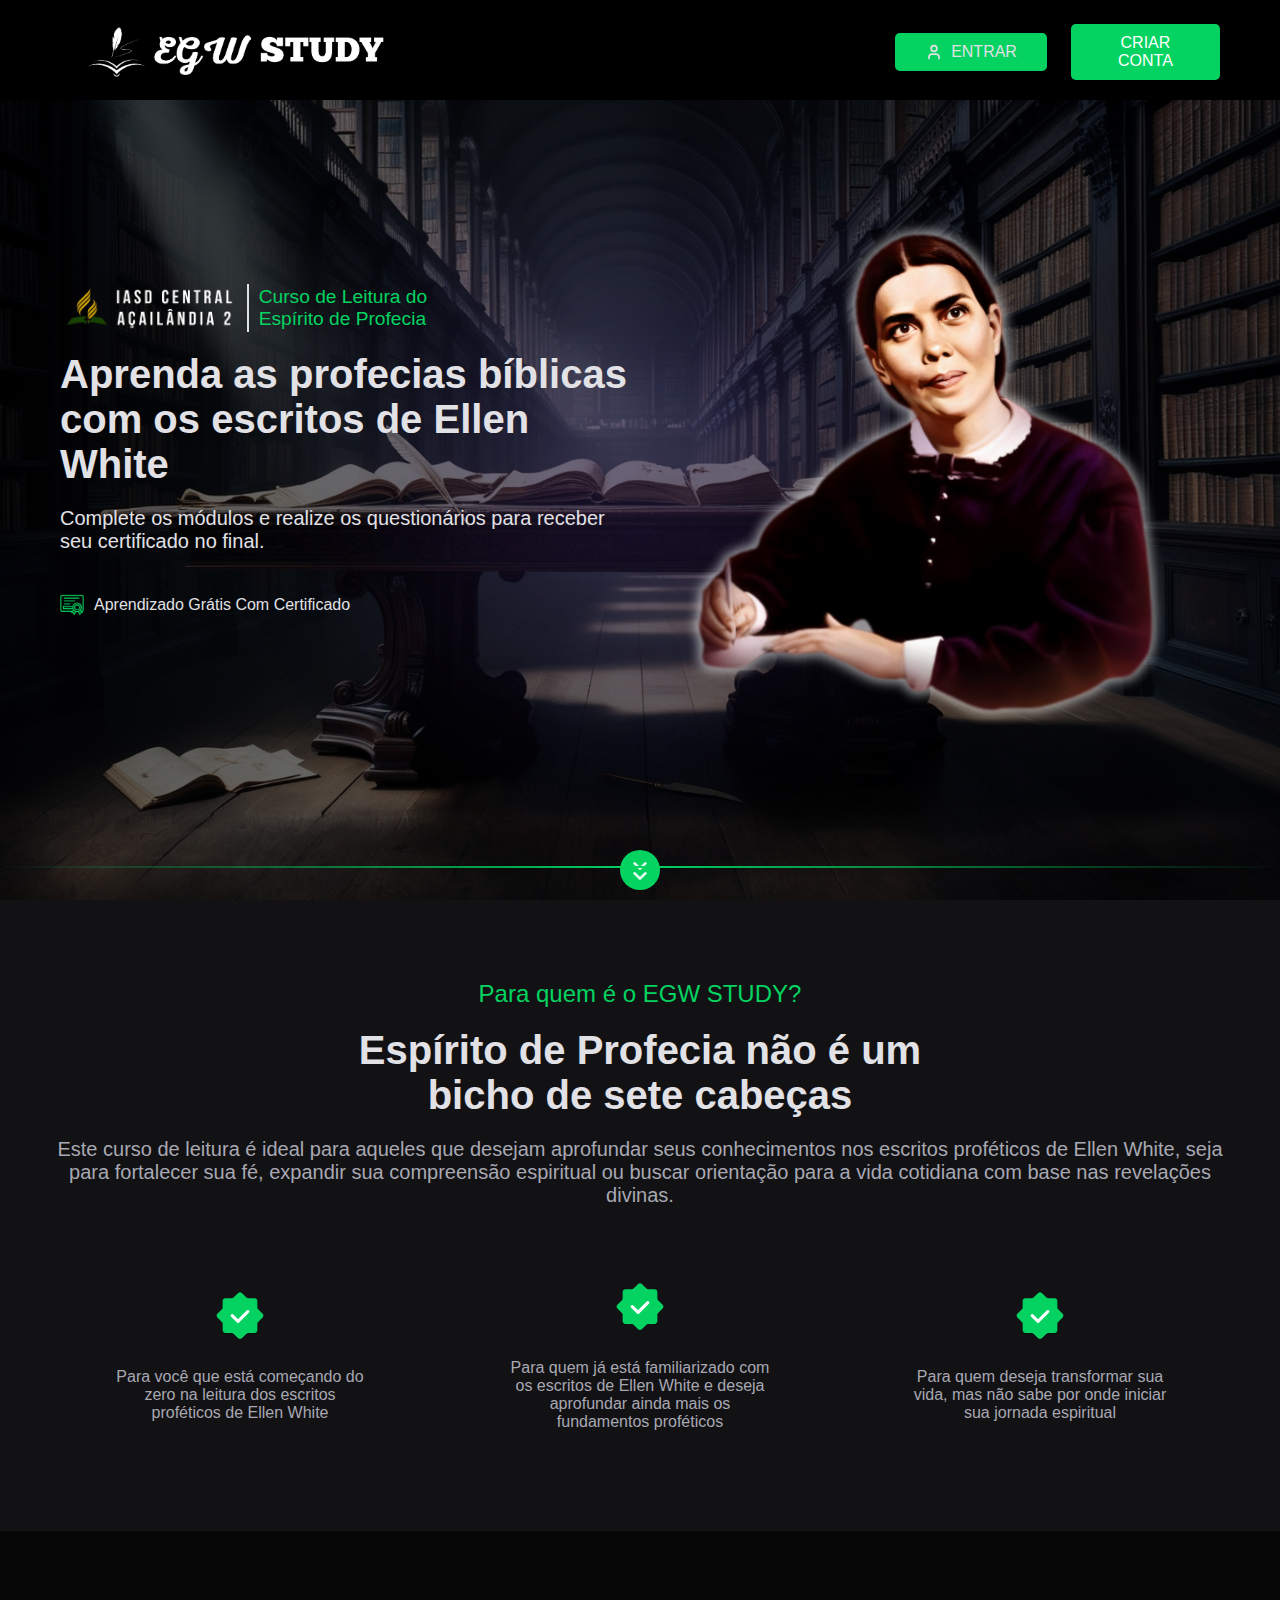
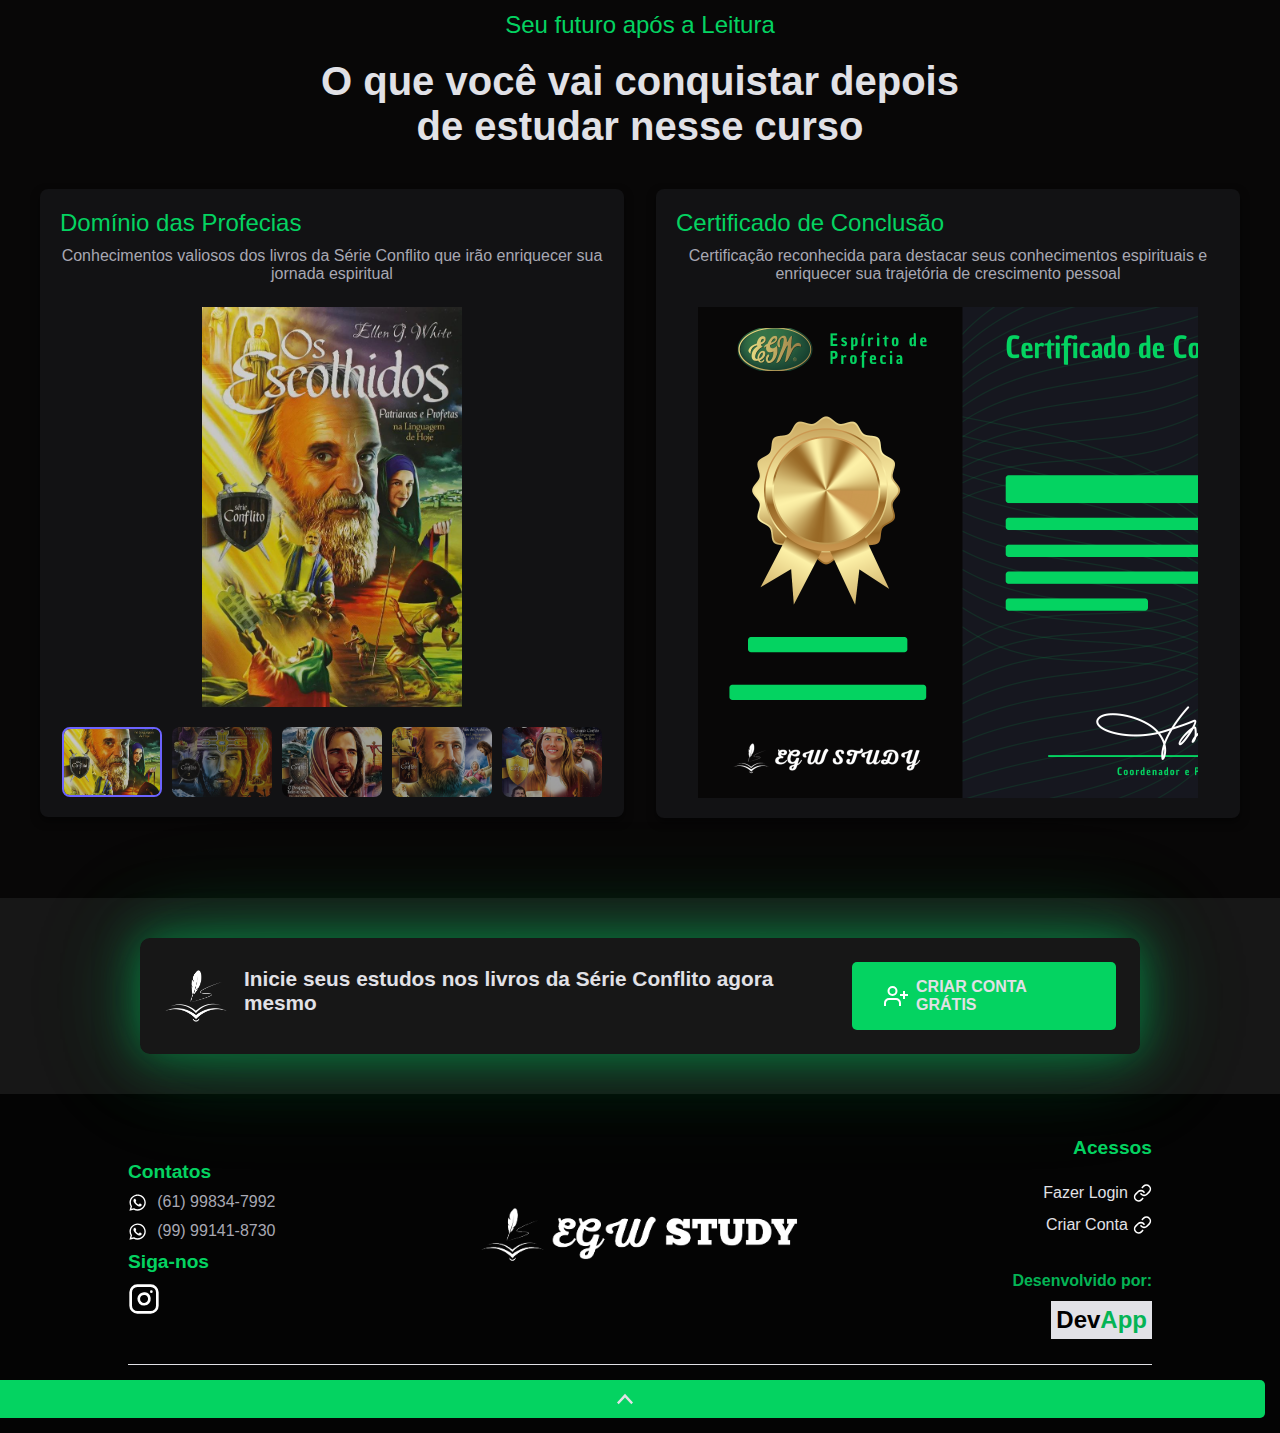
==== index.html @ 86ad1d6c "first commit" ====
<!DOCTYPE html>
<html lang="pt-br">
<head>
    <meta charset="UTF-8">
    <meta name="viewport" content="width=device-width, initial-scale=1.0">
    <title>EGW Study</title>
    <link rel="stylesheet" href="./styles.css">
</head>
<body>
    <header class="header">
        <nav class="nav">
          <div>
            <a href="#" class="logo">
              <img src="./img/logo.png" alt="Logo" />
            </a>
          </div>
          <div class="nav-buttons">
              <button class="button enter" id="openLoginModal">
                <img 
                  src="./img/user.svg" 
                  alt="User Icon" 
                  class="button-icon" 
                  width="18" 
                  height="18" 
                />
                ENTRAR
              </button>
  
              <button class="button register" id="openRegisterModal">
                CRIAR CONTA
              </button>
          </div>
        </nav>
        <!-- Modal de Login -->
        <div id="loginModal" class="modal">
            <div class="modal-content">
                <span class="close">&times;</span>
                <h2>Login</h2>
                <form id="loginForm">
                    <input type="email" name="email" placeholder="E-mail" required>
                    <input type="password" name="senha" placeholder="Senha" required>
                    <button type="submit">Entrar</button>
                </form>
            </div>
        </div>

        <!-- Modal de Cadastro -->
        <div id="registerModal" class="modal">
            <div class="modal-content">
                <span class="close">&times;</span>
                <h2>Criar Conta</h2>
                <form id="registerForm">
                    <input type="text" name="nome" placeholder="Nome" required>
                    <input type="email" name="email" placeholder="E-mail" required>
                    <input type="password" name="senha" placeholder="Senha" required>
                    <button type="submit">Cadastrar</button>
                </form>
            </div>
        </div>
      </header>   
      
      <section class="hero">
        <div class="hero-overlay"></div>
        <div class="hero-content">
          <div class="hero-left">
            <div class="hero-badge">
              <img src="./img/iasd.png" alt="Icon" class="badge-icon" />
              <span class="badge-text">Curso de Leitura do <br/> Espírito de Profecia</span>
            </div>
  
            <h1>Aprenda as profecias bíblicas com os escritos de Ellen White</h1>
  
            <p>Complete os módulos e realize os questionários para receber seu certificado no final.</p>
  
            <div class="hero-features">
                <div class="feature">
                  <img src="./img/icon-certificate.png" alt="Com Certificado" class="feature-icon" />
                  <span class="feature-text">Aprendizado Grátis Com Certificado</span>
                </div>
              </div>
            </div>
          <div class="hero-right">
            <img src="./img/ellen.png" alt="Ilustração" class="hero-illustration" />
          </div>
        </div>
  
        <div class="scroll-down" onClick="scrollToNextSection()">
            <div class="scroll-line"></div>
            <div>
                <button aria-label='Ir para próxima seção' class='button-down'>
                    <img alt='' loading='lazy' decoding='async' data-nimg='1' class='bt-img-1' src="./img/down.svg" />
                    <img alt='' loading='lazy' decoding='async' data-nimg='1' class='bt-img-2' src="./img/down.svg" />
                </button>  
            </div>
        </div>
      </section>

      <section id="for-who" class="for-who-section">
        <div class="for-who-container">
          <div class="for-who-content">
            <span class="for-who-title">Para quem é o EGW STUDY?</span>
            <h2 class="for-who-subtitle">Espírito de Profecia não é um bicho de sete cabeças</h2>
            <p class="for-who-description">
            Este curso de leitura é ideal para aqueles que desejam aprofundar seus conhecimentos nos escritos proféticos de Ellen White, 
            seja para fortalecer sua fé, expandir sua compreensão espiritual ou buscar orientação para a vida cotidiana com base nas revelações divinas.
            </p>
          </div>
          <div class="for-who-items">
            <div class="for-who-item">
              <div class="item-icon check-icon"></div>
              <p>Para você que está começando do zero na leitura dos escritos proféticos de Ellen White</p>
            </div>
            <div class="for-who-item">
              <div class="item-icon check-icon"></div>
              <p>Para quem já está familiarizado com os escritos de Ellen White e deseja aprofundar ainda mais os fundamentos proféticos</p>
            </div>
            <div class="for-who-item">
              <div class="item-icon check-icon"></div>
              <p>Para quem deseja transformar sua vida, mas não sabe por onde iniciar sua jornada espiritual</p>
            </div>
          </div>
        </div>
      </section>

      <section class="certificate-section">
        <div class="certificate-container">
          <span class="certificate-span">Seu futuro após a Leitura</span>
  
          <h3 class="certificate-title">O que você vai conquistar depois de estudar nesse curso</h3>
  
          <div class="certificate-grid">
            <div class='certificate-left'>
              <div class="certificate-item know">            
                <h4 class="item-title">Domínio das Profecias</h4>
                <p>Conhecimentos valiosos dos livros da Série Conflito que irão enriquecer sua jornada espiritual</p>
                <div class='item-books'>
                    <div class="skills-carousel">
                        <!-- Imagem Grande -->
                        <div class="carousel-image-container">
                            <img id="carouselImage" src="./img/1.png" alt="Livro 1" class="carousel-image">
                        </div>
                
                        <!-- Miniaturas na versão desktop -->
                        <div class="carousel-thumbnails">
                            <img src="./img/1.png" alt="Livro 1" class="thumbnail active" onclick="changeImage(0)">
                            <img src="./img/2.png" alt="Livro 2" class="thumbnail" onclick="changeImage(1)">
                            <img src="./img/3.png" alt="Livro 3" class="thumbnail" onclick="changeImage(2)">
                            <img src="./img/4.png" alt="Livro 4" class="thumbnail" onclick="changeImage(3)">
                            <img src="./img/5.png" alt="Livro 5" class="thumbnail" onclick="changeImage(4)">
                        </div>
                
                        <!-- Navegação por setas no mobile -->
                        <div class="carousel-controls">
                            <button onclick="prevImage()" class="carousel-button prev">&lt;</button>
                            <button onclick="nextImage()" class="carousel-button next">&gt;</button>
                        </div>
                    </div>
                </div>
              </div>
            </div>
  
            <div class='certificate-right'>
              <div class="certificate-item">            
                <h4 class="item-title">Certificado de Conclusão</h4>
                <p>Certificação reconhecida para destacar seus conhecimentos espirituais e enriquecer sua trajetória de crescimento pessoal</p>
                <div class='item-certificate'>
                  <img src="./img/certificado.png" alt='Certificado de conclusão' />
                </div>
              </div>
            </div>
          </div>
        </div>
      </section>

      <section>
        <div class="discover-card-wrapper">
            <div class="discover-card-container">
              <div class="discover-card-content">
                
                <div class="discover-card-header">
                  <img 
                    src="./img/icon.png"
                    alt="Discover" 
                    class="Logo" 
                    width="64" 
                    height="64" 
                  />
                  <h3 class="discover-title">
                    Inicie seus estudos nos livros da Série Conflito agora mesmo
                  </h3>
                </div>
      
                <a 
                  href="/sign-up" 
                  class="discover-button"
                >
                  <img 
                    src="./img/user-plus.svg" 
                    alt="User Plus Icon" 
                    class="discover-button-icon" 
                    width="24" 
                    height="24" 
                  />
                  CRIAR CONTA GRÁTIS
                </a>
              </div>
            </div>
        </div>
    </section>

    <footer>
        <!-- Primeira linha do footer -->
        <div class="footer-top">
            <!-- Esquerda: Contatos e Redes Sociais -->
            <div class="footer-left">
                <h3>Contatos</h3>
                <!-- <p><img src="./img/mail.svg" alt="Email">ejc.acailandia@gmail.com</p> -->
                <p><img src="./img/whatsapp.svg" alt="WhatsApp">(61) 99834-7992</p>
                <p><img src="./img/whatsapp.svg" alt="WhatsApp">(99) 99141-8730</p>
    
                <h3>Siga-nos</h3>
                <a href="https://www.instagram.com/adventistas_laranjeiras2/" target="_blank" class="instagram-icon">
                    <img src="./img/instagram.svg" alt="Instagram">
                </a>
            </div>

            <img src="./img/logo.png" alt="Logo EJC" class="footer-logo">
    
            <!-- Direita: Portal ADM e Logo do Desenvolvedor -->
            <div class="footer-right">
                <h3>Acessos</h3>
                <a href="#">Fazer Login <img src="./img/link.svg" alt="Link"></a>
                <a href="">Criar Conta <img src="./img/link.svg" alt="Link"></a>
                <div class="footer-dev">
                    <p>Desenvolvido por:</p>
                    <a href="https://sergio-slima.github.io/page-links" target="_blank"><p class="devapp">Dev<span>App</span></p></a>
                </div>
            </div>
        </div>
    
        <!-- Linha horizontal separando as duas partes -->
        <hr>
    
        <!-- Segunda linha do footer -->
        <div class="footer-bottom">
            <p><span>&copy; IV EJC Açailândia 2025.</span> Todos os direitos reservados.</p> 
        </div>
        <button id="scrollToTopButton">
            <svg fill="none" height="16" viewBox="0 0 12 8" width="16" xmlns="http://www.w3.org/2000/svg">
                <path d="M1.272 8L6 2.79868L10.728 8L12 6.60066L6 0L0 6.60066L1.272 8Z" fill="#E1E1E6"></path>
            </svg>
        </button>
    </footer>

      <script src="./scripts.js"></script>
</body>
</html>
---- styles.css ----
/* Reset básico */
html {
    scroll-behavior: smooth;
}

:root {
    --primary-color: #075ead;
    --green-color: #04D361;
    --green-hover-color: #04B455;
    --background-color: #171717;
    --background-color-2: #121214;
    --background-color-3: #080707;
    --white-color: #E1E1E6;
    --black-color: #000000;
    --text-color: #A8A8B3;
}

* {
    margin: 0;
    padding: 0;
    box-sizing: border-box;
    font-family: 'Roboto', sans-serif;
}

body {
    background-color: var(--background-color);
    color: var(--white-color);
}

/* Responsividade para dispositivos móveis */
@media (max-width: 768px) {
/* Estilos para telas menores que 768px de largura */

    .hero-content {
        flex-direction: column; /* Empilha as colunas em vez de exibi-las lado a lado */
        padding: 0 1rem;
    }

    .hero-left, .hero-right {
        flex: 1;
        width: 100%; /* Largura total para cada coluna */
        text-align: center; /* Centraliza o texto */
    }

    .hero-left h1 {
        font-size: 2rem;
    }

    .hero-left p {
        font-size: 1rem;
    }

    .hero-buttons {
        flex-direction: column; /* Botões empilhados */
        margin-top: 1.25rem;
    }

    .hero-buttons .btn, .hero-buttons .btn-secondary {
        width: 100%;
        margin-right: 0;
        margin-bottom: 0.625rem;
    }

    .hero-illustration {
        max-width: 50%; 
        margin-top: 1.25rem;
    }

    .hero-features {
        flex-direction: column;
        align-items: center;
        max-width: 100%;
        margin-top: 0.625rem;
    }

    .feature {
        margin-bottom: 1.25rem;
    }

    .header {
        padding: 0.625rem 1rem;
    }

    .footer {
        padding: 1.25rem 1rem;
    }
}

/* HEADER */
.header {
    align-items: center;
    padding: 1rem 2.5rem;
    position: absolute;
    width: 100%;
    top: 0;
    left: 0;
    z-index: 10;
    background: var(--black-color); /* transparent;*/
    height: 6.25rem;
  }
  
  .nav {
    display: flex;
    justify-content: space-between;    
    align-items: center; 
    margin: 0 auto;      
    padding: 0 1.25rem; 
  }
  
  .logo img {
    height: 4.5rem;
    display: flex;
  }
  
  .nav-buttons {
    display: flex;
    align-items: center;
  }
  
  .button {
    margin-left: 1.5rem;
    padding: 0.625rem 1.5rem;
    border-radius: 0.3rem;
    text-decoration: none;
    font-size: 1rem;
    transition: background-color 0.3s ease;
  }
  
  .enter {
    display: flex;
    align-items: center;
    justify-content: center;
    gap: 8px;
    color: var(--white-color);
    border: 2px solid var(--green-color);
    padding: 0.5rem 1.5rem;
    border-radius: 0.3rem;
    text-decoration: none;
    transition: color 0.3s ease, border-color 0.3s ease;
  }
  
  .register {
    background-color: var(--green-color);
    color: #fff;
  }
  
  .enter:hover {
    background-color: var(--green-hover-color);
  }
  
  .register:hover {
    background-color: var(--green-hover-color);
  }
  

/* Media Queries para Header e Footer */
@media (max-width: 768px) {
    .header {
      padding: 1.25rem 0;      
    }

    .logo {
      display: flex;
      width: 4.5rem;
      height: 4.5rem;
      overflow: hidden;
      position: relative;
      margin-right: 5px;
    }

    .button {
      margin-left: 0.625rem;
      font-size: 0.75rem;
    }
  }

/* MODAL */
.modal {
    display: none;
    position: fixed;
    z-index: 1;
    left: 0;
    top: 0;
    width: 100%;
    height: 100%;
    background-color: rgba(0,0,0,0.5);
}

.modal-content {
    background-color: var(--white-color);
    padding: 20px;
    width: 300px;
    margin: 15% auto;
    border-radius: 8px;
    text-align: center;
    position: relative;
}

/* Botão de fechar */
.close {
    position: absolute;
    top: 10px;
    right: 15px;
    font-size: 18px;
    cursor: pointer;
}

/* Inputs e botões dentro dos modais */
input {
    width: 90%;
    padding: 8px;
    margin: 8px 0;
    border: 1px solid var(--text-color);
    border-radius: 5px;
}

button {
    background-color: var(--green-color);
    color: white;
    padding: 10px;
    width: 100%;
    border: none;
    border-radius: 5px;
    cursor: pointer;
}

button:hover {
    background-color: var(--green-hover-color);
}

  /* HERO */
  .hero {
    display: flex;
    flex-direction: row;
    justify-content: space-between;
    padding: 0 1.25rem;

    align-items: center;
    justify-content: center;
    height: 100vh;
    background-size: cover;
    background-position: center;
    position: relative;
    text-align: left; /* Ajustando para alinhamento à esquerda */

    background-image: url('./img/background.jpg');
  }
  
  .hero-overlay {
    position: absolute;
    top: 0;
    left: 0;
    width: 100%;
    height: 100%;
    background: rgba(0, 0, 0, 0.6); /* Overlay */
  }
  
  .hero-content {
    display: flex;
    justify-content: space-between;
    align-items: center;
    position: relative;
    z-index: 1;
    width: 100%;
    max-width: 75rem;
    padding: 0 1.25rem;
  }
  
  .hero-left {
    flex: 1;
    color: var(--white-color);
  }

  .hero-badge {
    display: flex;
    align-items: center;
    margin-bottom: 1.25rem;
  }
  
  .badge-icon {
    height: 3rem;
    margin-right: 0.625rem;
  }
  
  .badge-text {
    color: var(--green-color);
    font-size: 1.2rem;
    display: flex;
    align-items: center;
    position: relative;
  }
  
  .badge-text::before {
    content: "";
    display: block;
    width: 2px;
    height: 3rem;
    background-color: var(--white-color);
    margin-right: 0.625rem;
  }
  
  .hero-left h1 {
    font-size: 2.5rem;
    margin-bottom: 1.25rem;
  }
  
  .hero-left p {
    font-size: 1.25rem;
    margin-bottom: 2.5rem;
    color: var(--white-color);
  }
  
  .hero-buttons .btn {
    background-color: var(--green-color);
    color: var(--white-color);
    padding: 1rem 2rem;
    border-radius: 5px;
    text-decoration: none;
    margin-right: 1.25rem;
    transition: background-color 0.3s ease;
  }
  
  .hero-buttons .btn:hover {
    background-color: var(--green-hover-color);
  }
  
  .hero-buttons .btn-secondary {
    color: var(--white-color);
    border: 2px solid var(--green-color);
    padding: 1rem 2rem;
    border-radius: 5px;
    text-decoration: none;
    transition: color 0.3s ease, border-color 0.3s ease;
  }
  
  .hero-buttons .btn-secondary:hover {
    color: var(--green-hover-color);
    border-color: var(--green-hover-color);
  }
  
  .hero-right {
    flex: 1;
    display: flex; 
    justify-content: center;
    align-items: center;
  }
  
  .hero-illustration {
    max-width: 100%;
    height: auto;
  }
  
  @media (max-width: 768px) {
    .hero {
      display: flex;
      top: 10px;
    }

    .hero-content {
      flex-direction: column;
      text-align: center;
    }
  
    .hero-left, .hero-right {
      width: 100%;
    }

    .badge-icon {
      height: 2rem;
    }

    .badge-text {    
      font-size: 1rem;
    }

    .hero-left h1 {
      font-size: 2rem;
    }

    .hero-left p {
      font-size: 1rem;
    }

    .hero-illustration {
      width: 12.5rem;
    }
  }

  .hero-features {
    display: flex;
    justify-content: space-between;
    margin-top: 2.5rem;
    max-width: 37.5rem;
  }
  
  .feature {
    display: flex;
    align-items: center;
    color: var(--white-color);
  }
  
  .feature-icon {
    height: 1.5rem;
    margin-right: 0.625rem;
  }
  
  .feature-text {
    font-size: 1rem;
    color: var(--white-color);
  }

  @media (max-width: 768px) {
    .feature-text {
      font-size: 0.75rem;
    }
  }

  .scroll-down {
    position: absolute;
    bottom: 0;
    left: 0;
    width: 100%;
    display: flex;
    flex-direction: column;
    align-items: center;
    cursor: pointer;
    z-index: 100;
  }
  
  .scroll-line {
    width: 100%;
    height: 2px;
    background: linear-gradient(to right, transparent, #04D361, transparent);
    position: absolute;
    bottom: 2rem;
  }
  
  .button-down {
    display: flex;
    height: 2.5rem;
    width: 2.5rem;
    align-items: center;
    justify-content: center;
    border-radius: 3rem;
    background-color: var(--green-color);
    margin-bottom: 0.625rem;
    flex-direction: column;
    cursor: pointer;
  }
  
  .button-down:hover {
    transform: scale(1.10);
  }
  
  @keyframes pulse {
    0%, 100% {
      opacity: 1;
    }
    50% {
      opacity: 0.5;
    }
  }
  
  .bt-img-1 {
    color:transparent;
    height: 0.5rem;
    animation: pulse 1.5s cubic-bezier(0.4, 0, 0.6, 1) infinite;
  }  
  
  .bt-img-2 {
    color:transparent;
    height: 0.5rem;
    animation-delay: 300ms;
    transform: translateY(0.125rem);
    animation: pulse 1.5s cubic-bezier(0.4, 0, 0.6, 1) infinite;
  }  

  /* FOR WHO */
  .for-who-section {
    background-color: var(--background-color-2);
    color: var(--white-color);
    padding: 5rem 1.25rem;
    text-align: center;
  }
  
  .for-who-container {
    max-width: 75rem;
    margin: 0 auto;
  }
  
  .for-who-title {
    color: var(--green-color);
    font-size: 1.5rem;
  }
  
  .for-who-subtitle {
    font-size: 2.5rem;
    font-weight: 700;
    max-width: 40rem; /* Define uma largura máxima para o elemento */
    margin: 0 auto; /* Centraliza o elemento horizontalmente */
    text-align: center; /* Centraliza o texto dentro do elemento */
    margin-top: 1.25rem;
    margin-bottom: 1.25rem;
  }
  
  .for-who-description {
    font-size: 1.25rem;
    margin-bottom: 3rem;
    color: var(--text-color);
  }
  
  .for-who-items {
    display: flex;
    justify-content: space-around;
    flex-wrap: wrap;  
  }
  
  .for-who-item {
    display: flex;
    max-width: 300px;
    padding: 1.25rem;  
    flex-direction: column;
    align-items: center; /* Centraliza horizontalmente */
    justify-content: center; /* Centraliza verticalmente */
    text-align: center;
  }
  
  .item-icon {
    width: 4rem;
    height: 4rem;
    margin-bottom: 1.25rem;
    background-size: cover;
    background-position: center;
  }
  
  .check-icon {
    background: url('./img/check.svg') no-repeat center center;
    background-size: cover;
  }
  
  h3 {
    font-size: 1.5rem;
    font-weight: 700;
    margin-bottom: 10px;
  }
  
  p {
    font-size: 1rem;
    color: var(--text-color);
  }
  
  @media (max-width: 768px) {
    .for-who-content span {
      font-size: 1rem;
    }
  
    .for-who-content h2 {
      font-size: 2rem;
    }
  
    .for-who-content p {
      font-size: 1rem;
    }
  }

  /* CERTIFICATE */
  .certificate-section {
    background-color: var(--background-color-3);
    padding: 5rem 1.25rem;
    text-align: center;
  }
  
  .certificate-container {
    max-width: 75rem;
    margin: 0 auto;
  }
  
  .certificate-span {
    display: block;
    font-size: 1.5rem;
    color: var(--green-color);
    margin-bottom: 20px;
  }
  
  .certificate-title {
    font-size: 2.5rem;
    font-weight: 700;
    max-width: 40rem; /* Define uma largura máxima para o elemento */
    margin: 0 auto; /* Centraliza o elemento horizontalmente */
    text-align: center; /* Centraliza o texto dentro do elemento */
    margin-top: 1.25rem;
    margin-bottom: 1.25rem;    
  }
  
  .certificate-grid {
    display: grid;
    grid-template-columns: 1fr 1fr;
    gap: 1.25rem;
    max-width: 75rem;
    margin: 0 auto;

    margin-top: 2.5rem; /* mt-10: 2.5rem (40px) */
    display: flex; /* flex */
    width: 100%; /* w-full */
    flex-direction: column; /* flex-col */
    gap: 1.5rem; /* gap-6: 1.5rem (24px) */
  }

  @media (min-width: 768px) {
    .certificate-grid {
        gap: 2rem; /* md:gap-8: 2rem (32px) */
    }
  }

  @media (min-width: 1024px) {
    .certificate-grid {
        flex-direction: row; /* lg:flex-row */
    }
  }

  .certificate-left {
    display: flex; /* flex */
    flex-direction: column; /* flex-col */
    gap: 1.5rem; /* gap-6 */
  }

  @media (min-width: 768px) {
    .certificate-left {
        gap: 2rem; /* md:gap-8 */
    }
  }

  @media (min-width: 1024px) {
    .certificate-left {
        width: 50%; /* lg:w-1/2 */
    }
  }
  
  .certificate-item {
    background: var(--background-color-2);
    padding: 1.25rem;
    border-radius: 8px;
    text-align: center;
    box-shadow: 0 4px 8px rgba(0, 0, 0, 0.5);
  }
  
  .item-title {
    display: flex;
    font-size: 1.5rem;    
    font-weight: 400;
    margin-bottom: 10px;
    color: var(--green-color); 
    align-items: self-start;
  }
  
  .item-description {
    display: flex;
    font-size: 1rem;
    color: var(--white-color);
    text-align: left;
  }

  .certificate-images {
    display: flex;
    flex-wrap: wrap; /* Permite que as imagens se movam para a próxima linha quando o espaço for limitado */
    justify-content: space-between; /* Espaço igual entre as imagens */
    gap: 10px; /* Espaço entre as imagens */
    margin-top: 20px;
  }
  
  .certificate-images img {
    width: calc(20% - 10px); /* Cada imagem ocupa 20% da largura menos o gap */
    max-width: 100%; /* Garante que as imagens não ultrapassem o tamanho da tela */
    height: auto;
    object-fit: cover;
    border-radius: 8px;
  }
  
  /* Para telas menores */
  @media (max-width: 1024px) {
    .certificate-images img {
      width: calc(33.33% - 10px); /* Ocupa 1/3 da tela em telas médias */
    }
  }
  
  @media (max-width: 768px) {
    .certificate-images img {
      width: calc(50% - 10px); /* Ocupa 1/2 da tela em telas pequenas */
    }
  }
  
  @media (max-width: 480px) {
    .certificate-images img {
      width: 100%; /* Ocupa toda a largura da tela em telas muito pequenas */
    }
  }

  .certificate-right {
    width: 100%; /* w-full */
  }

  @media (min-width: 1024px) {
    .certificate-right {
        width: 50%; /* lg:w-1/2 */
    }
  }

  .item-certificate {
    height: 515px;
    overflow: hidden;
    position: relative;
  }

  .item-certificate img {
    height: 500px;
    margin-top: 1.5rem;
  }

  @media (max-width: 768px) {
    .certificate-container span {
      font-size: 1rem;
    }
  
    .certificate-container h3 {
      font-size: 2rem;
    }
  
    .certificate-container h4 {
      font-size: 1rem;
    }

    .certificate-container p {
      font-size: 1rem;
    }

    .item-certificate img {
      height: 350px;
      margin-top: 1rem;
    }
  }

  .skills-carousel {
    position: relative;
    max-width: 100%;
    margin-top: 1.5rem;
  }
  
  .carousel-image-container {
    position: relative;
    height: 400px; /* Ajuste o tamanho conforme necessário */
    display: flex;
    justify-content: center;
    align-items: center;
    overflow: hidden;
  }
  
  .carousel-image {
    width: 100%;
    height: 100%;
    object-fit: contain;
    border-radius: 8px;
  }
  
  .carousel-thumbnails {
    display: flex;
    justify-content: center;
    margin-top: 20px;
    gap: 10px;
  }
  
  .thumbnail {
    width: 100px;
    height: 70px;
    object-fit: cover;
    cursor: pointer;
    opacity: 0.6;
    transition: opacity 0.3s;
    border-radius: 8px;
  }
  
  .thumbnail.active {
    opacity: 1;
    border: 2px solid #6C63FF;
  }
  
  .thumbnail:hover {
    opacity: 1;
  }
  
  .carousel-controls {
    display: none;
  }
  
  /* Tornar o carrossel responsivo */
  @media (max-width: 768px) {
    .carousel-thumbnails {
      display: none; /* Esconde as miniaturas no mobile */
    }
  
    .carousel-controls {
      display: flex;
      justify-content: space-between;
      position: absolute;
      top: 50%;
      width: 100%;
      transform: translateY(-50%);
    }
  
    .carousel-button {
      background-color: rgba(0, 0, 0, 0.5);
      color: var(--white-color);
      border: none;
      padding: 10px;
      cursor: pointer;
      font-size: 1.5rem;
      border-radius: 50%;
    }
  
    .carousel-button.prev {
      left: 10px;
    }
  
    .carousel-button.next {
      right: 10px;
    }
  }
  
  /* CARD WRAPPER */
  /* Wrapper para centralizar o card */
.discover-card-wrapper {
    display: flex;
    justify-content: center;
    padding: 40px 20px; /* Margem ao redor do card */
  }
  
  /* Card container com largura limitada */
  .discover-card-container {
    max-width: 1000px; /* Define uma largura máxima para o card */
    width: 100%;
    background-image: url('../assets/lines.png');
    border-radius: 10px;
    padding: 24px;
    /* box-shadow: 0px 4px 12px rgba(0, 0, 0, 0.1); */
    position: relative;
    z-index: 1; /* Coloca o card na frente do brilho */
    
    /* Estilos de sombra para criar o efeito de brilho */
    box-shadow: 0px 0px 40px rgba(4, 180, 85, 0.5), /* Sombra suave com tom verde */
              0px 0px 80px rgba(4, 180, 85, 0.3), /* Sombra mais espalhada */
              0px 0px 120px rgba(4, 180, 85, 0.2); /* Sombra ainda mais difusa */
  }

  /* Adicionando brilho extra ao redor do card */
  .discover-card-wrapper::before {
    content: '';
    position: absolute;
    width: 100%;
    height: 100%;
    max-width: 800px;
    background: radial-gradient(circle, rgba(130, 87, 229, 0.2), transparent 60%);
    top: 0;
    left: 50%;
    transform: translateX(-50%);
    filter: blur(60px);
    z-index: 0; /* Coloca o brilho atrás do card */
  }
  
  /* Flexbox para organizar o conteúdo */
  .discover-card-content {
    display: flex;
    flex-direction: column;
    align-items: center;
    gap: 24px;
    z-index: 2; /* Conteúdo na frente */
  }
  
  @media (min-width: 1024px) {
    .discover-card-content {
      flex-direction: row;
      justify-content: space-between;
      align-items: center;
    }
  }
  
  /* Header com logo e título */
  .discover-card-header {
    display: flex;
    flex-direction: column;
    align-items: center;
    gap: 16px;
  }
  
  @media (min-width: 1024px) {
    .discover-card-header {
      flex-direction: row;
      align-items: center;
    }
  }
  
  .discover-logo {
    color: transparent;
  }
  
  .discover-title {
    font-size: 1.3rem;
    font-weight: bold;
    color: var(--white-color);
    text-align: center;
  }
  
  @media (min-width: 1024px) {
    .discover-title {
      text-align: left;
    }
  }
  
  /* Botão estilizado */
  .discover-button {
    display: flex;
    align-items: center;
    justify-content: center;
    gap: 8px;
    padding: 16px 32px;
    font-size: 1rem;
    font-weight: bold;
    text-transform: uppercase;
    color: var(--white-color);
    background-color: var(--green-color);
    border-radius: 5px;
    text-decoration: none;
    transition: background-color 0.3s ease;
  }
  
  .discover-button:hover {
    background-color: var(--green-hover-color);
  }
  
  .discover-button-icon {
    color: transparent;
  }
  
/* FOOTER */
footer {
    background-color: rgba(0, 0, 0, 0.8);
    color: var(--white-color);
    position: relative; 
    /* height: 10rem; */
    padding: 20px 0;
    text-align: center;
    font-size: 14px;
}

/* Primeira linha do footer */
.footer-top {
    display: flex;
    justify-content: space-between;
    align-items: center;
    padding: 15px 10%;
}

/* Coluna da esquerda (Contatos e Redes Sociais) */
.footer-left {
    order: 1;
    text-align: left;
    /* width: 25%; */
}

.footer-left h3 {
    margin-top: 10px;
    margin-bottom: 10px;
    font-size: 1.2rem;
    color: var(--green-color);
}

.footer-left p {
    display: flex;
    margin: 10px 0;
    align-items: center;
    gap: 10px;
    font-size: 1rem;
}

/* Ícones de redes sociais */
.footer-top img {
    width: 1.2rem;
    transition: transform 0.3s;
}

.footer-left .instagram-icon img {
    width: 2rem;
    margin-right: 10px;
    transition: transform 0.3s;
}

.footer-left a img:hover {
    transform: scale(1.2);
}

.footer-top .footer-logo {
    display: flex;
    align-items: center;
    justify-self: center;
    order: 2;
    width: 24rem;
}

/* Coluna da direita (Portal ADM e Desenvolvedor) */
.footer-right {
    order: 3;
    display: flex;
    text-align: right;
    flex-direction: column;
    line-height: 2;   
    /* width: 25%;  */
}

.footer-right h3 {
    color: var(--green-color);
    font-size: 1.2rem;
}

.footer-right a {
    display:flex;
    justify-content: end;    
    color: var(--white-color);
    text-decoration: none;
    text-align: center;
    gap: 5px;
    font-size: 1rem;
}

.footer-right a:hover {
    text-decoration: underline;
}

.footer-right .footer-dev {
    margin-top: 30px;
    line-height: 1.2;    
}

.footer-right .devapp {
    font-size: 1.5rem;
    padding: 5px;
    background-color: var(--white-color);
    margin-top: 10px;
}

.footer-right p {
    font-size: 1rem;
}

.footer-right .footer-dev p {
    color: var(--green-color);
}

.footer-right .footer-dev .devapp {
    color:black;
}

.footer-right .footer-dev p,
.footer-right .devapp span {
    color: var(--green-hover-color);
    font-weight: bold;
}

/* Linha horizontal separando as seções */
footer hr {
    border: 0;
    height: 1px;
    background-color: var(--white-color);
    margin: 10px 10%;
}

/* Segunda linha do footer */
.footer-bottom {
    padding: 10px;
    font-size: 12px;

}

.footer-bottom span {
    color: var(--green-color);
}

footer #scrollToTopButton {
    position: absolute;
    bottom: 15px;
    right: 15px;
    font-size: 1.5rem;
    padding: 5px 12px;
    background-color: var(--green-color);
    color: var(--white-color);
    border: none;
    border-radius: 5px;
    cursor: pointer;
}

footer #scrollToTopButton:hover {
    background-color: var(--green-hover-color);
}

footer p {
    font-size: 1rem;
}

/* Media Queries para Responsividade */
@media (max-width: 768px) {
    .footer-top {
        display: flex;
        flex-direction: column;
        align-items: center;
        justify-content: center;
    }

    .footer-left, .footer-right {
        text-align: center;        
        margin-bottom: 15px;
    }

    footer p {
        font-size: 0.75rem;
        justify-content: center;
    }

    .footer-top a {
        justify-content: center;
    }

    .footer-top .footer-logo {
        order: 1;
        align-items: center;
        justify-content: center;
    }

    .footer-left {
        order: 2;
    }

    .footer-right {
        order: 3;
    }
}
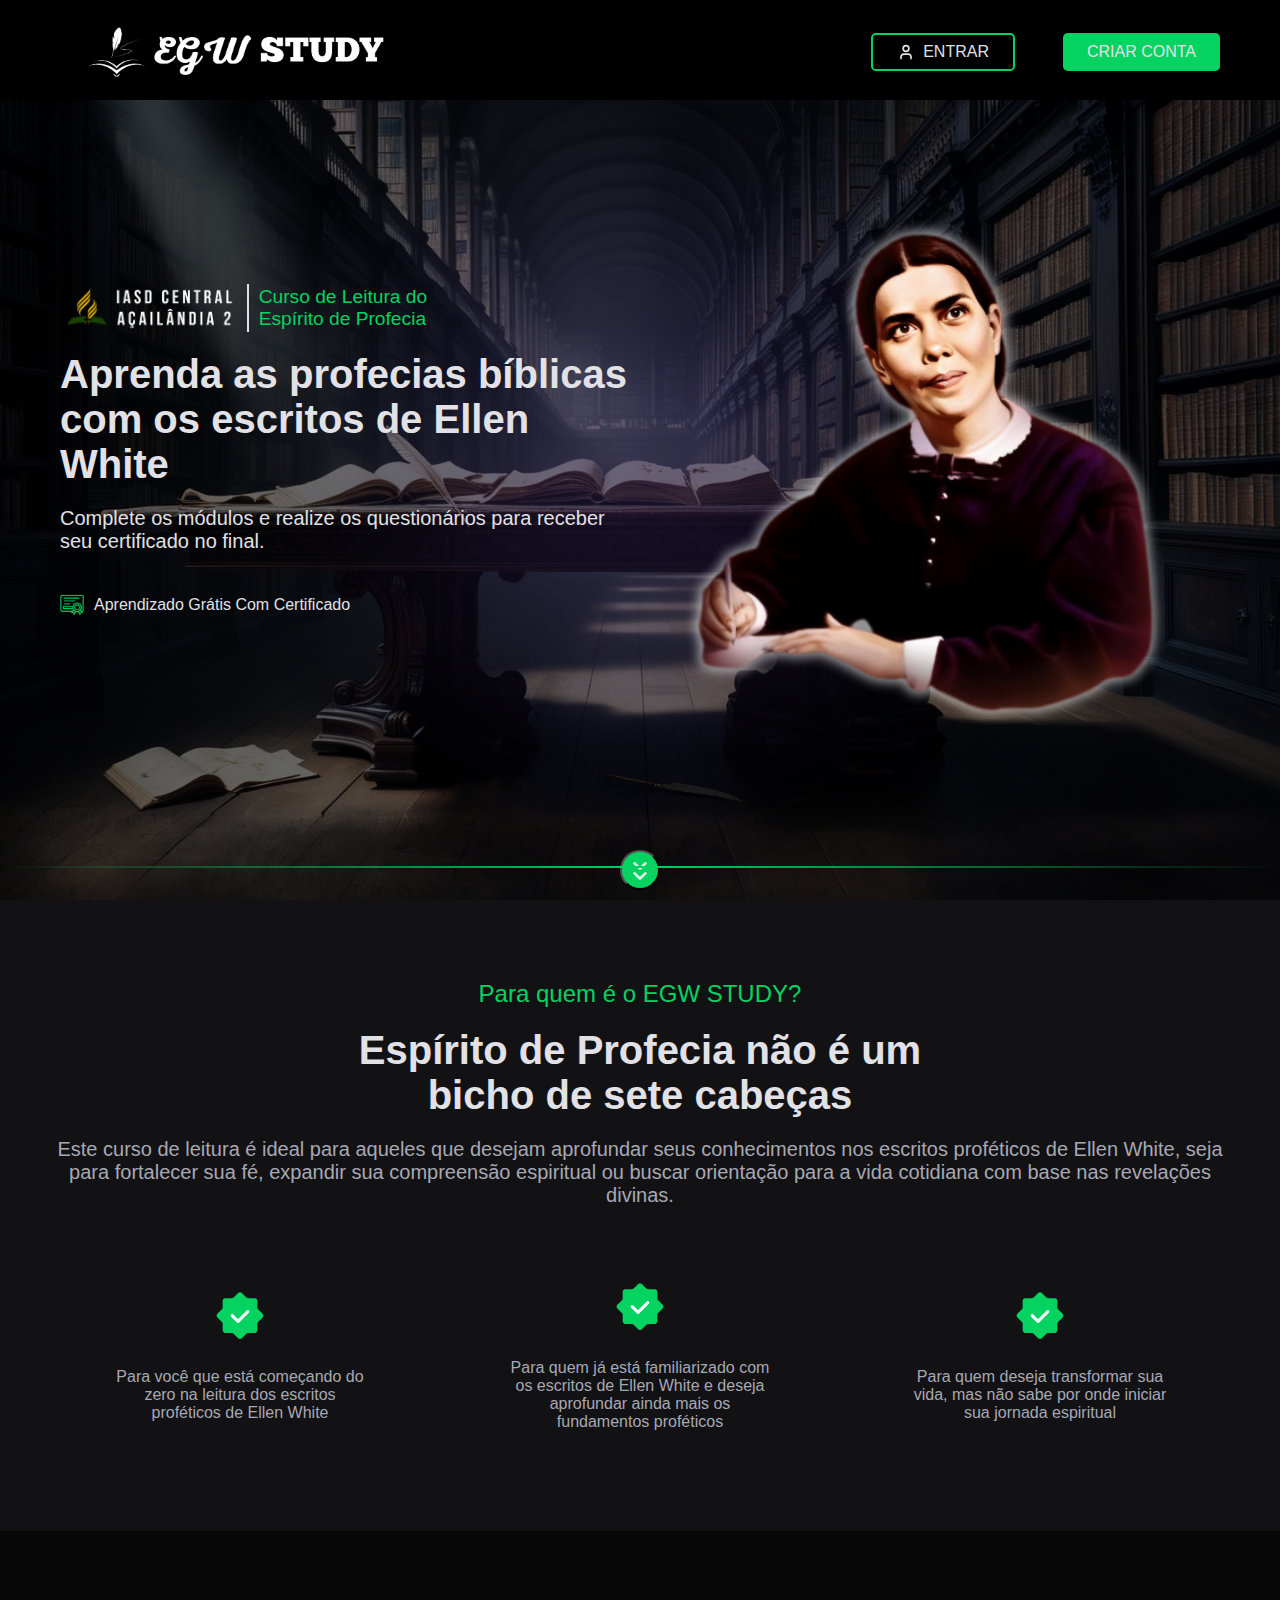
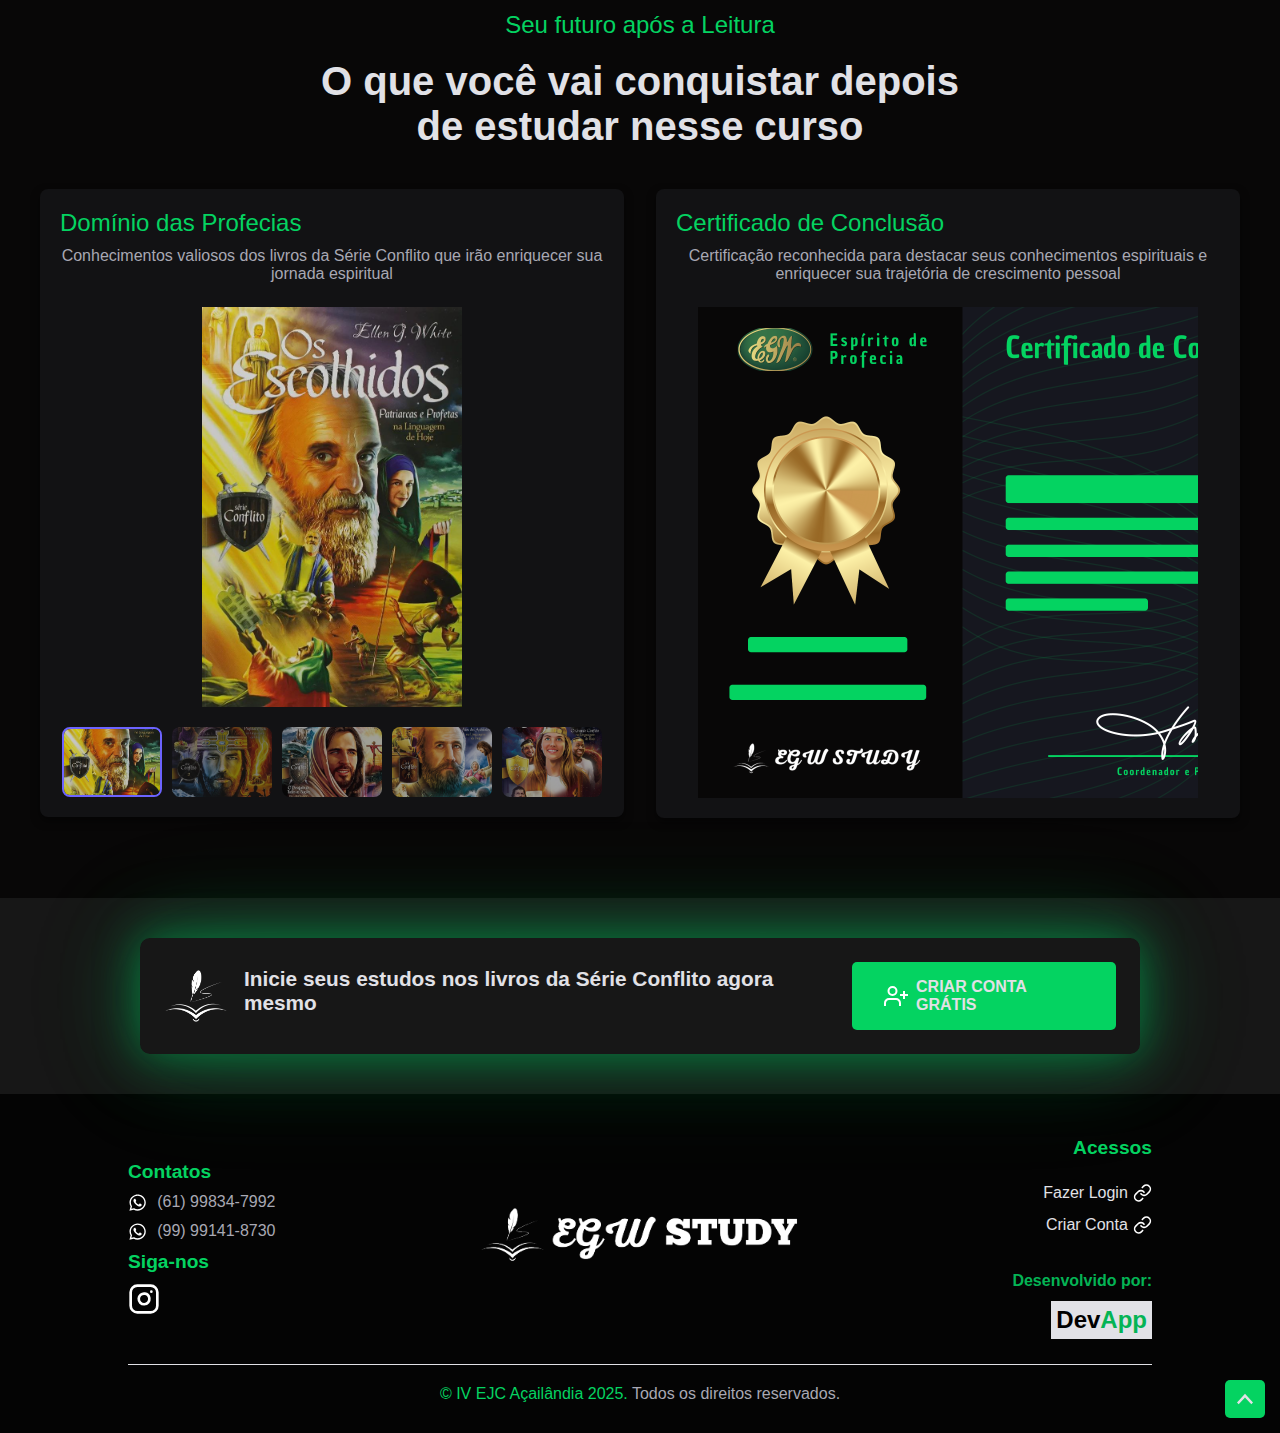
==== commit 5ab07234: "authentic done" ====
--- a/index.html
+++ b/index.html
@@ -15,7 +15,7 @@
             </a>
           </div>
           <div class="nav-buttons">
-              <button class="button enter" id="openLoginModal">
+              <a href="login.html" class="button enter">
                 <img 
                   src="./img/user.svg" 
                   alt="User Icon" 
@@ -24,40 +24,14 @@
                   height="18" 
                 />
                 ENTRAR
-              </button>
-  
-              <button class="button register" id="openRegisterModal">
+              </a>
+  
+              <a href="register.html" class="button register">
                 CRIAR CONTA
-              </button>
+              </a>
           </div>
         </nav>
-        <!-- Modal de Login -->
-        <div id="loginModal" class="modal">
-            <div class="modal-content">
-                <span class="close">&times;</span>
-                <h2>Login</h2>
-                <form id="loginForm">
-                    <input type="email" name="email" placeholder="E-mail" required>
-                    <input type="password" name="senha" placeholder="Senha" required>
-                    <button type="submit">Entrar</button>
-                </form>
-            </div>
-        </div>
-
-        <!-- Modal de Cadastro -->
-        <div id="registerModal" class="modal">
-            <div class="modal-content">
-                <span class="close">&times;</span>
-                <h2>Criar Conta</h2>
-                <form id="registerForm">
-                    <input type="text" name="nome" placeholder="Nome" required>
-                    <input type="email" name="email" placeholder="E-mail" required>
-                    <input type="password" name="senha" placeholder="Senha" required>
-                    <button type="submit">Cadastrar</button>
-                </form>
-            </div>
-        </div>
-      </header>   
+    </header>   
       
       <section class="hero">
         <div class="hero-overlay"></div>
--- a/styles.css
+++ b/styles.css
@@ -1,3 +1,4 @@
+/* **************************************************** */
 /* Reset básico */
 html {
     scroll-behavior: smooth;
@@ -13,6 +14,7 @@
     --white-color: #E1E1E6;
     --black-color: #000000;
     --text-color: #A8A8B3;
+    --message-color: #FF9900;
 }
 
 * {
@@ -22,7 +24,7 @@
     font-family: 'Roboto', sans-serif;
 }
 
-body {
+body, .books {
     background-color: var(--background-color);
     color: var(--white-color);
 }
@@ -86,6 +88,7 @@
     }
 }
 
+/* **************************************************** */
 /* HEADER */
 .header {
     align-items: center;
@@ -115,6 +118,7 @@
   .nav-buttons {
     display: flex;
     align-items: center;
+    gap: 1.5rem;
   }
   
   .button {
@@ -124,9 +128,10 @@
     text-decoration: none;
     font-size: 1rem;
     transition: background-color 0.3s ease;
-  }
-  
-  .enter {
+    cursor: pointer;
+  }
+  
+  .enter, .logout {
     display: flex;
     align-items: center;
     justify-content: center;
@@ -138,10 +143,14 @@
     text-decoration: none;
     transition: color 0.3s ease, border-color 0.3s ease;
   }
+
+  .logout {
+    border: 2px solid var(--message-color);
+  }
   
   .register {
     background-color: var(--green-color);
-    color: #fff;
+    color: var(--white-color);
   }
   
   .enter:hover {
@@ -150,6 +159,29 @@
   
   .register:hover {
     background-color: var(--green-hover-color);
+  }
+
+  .logout:hover {
+    background-color: var(--message-color);
+  }
+
+  .nav-buttons .access-count {
+    position: relative;
+    display: flex;
+    align-items: center;
+    padding-left: 12px;
+    padding-right: 12px;
+    gap: 8px;
+    height: 40px;
+    border: 1px solid #4b5563; /* Cor cinza */
+    border-radius: 8px;
+    background: none;
+    transition: border-color 0.3s ease;
+    cursor: pointer;
+  }
+  
+  .nav-buttons.access-count:hover {
+    border-color: #6b7280; /* Cor cinza mais clara ao passar o mouse */
   }
   
 
@@ -174,60 +206,194 @@
     }
   }
 
-/* MODAL */
-.modal {
-    display: none;
-    position: fixed;
-    z-index: 1;
-    left: 0;
-    top: 0;
-    width: 100%;
-    height: 100%;
-    background-color: rgba(0,0,0,0.5);
-}
-
-.modal-content {
-    background-color: var(--white-color);
-    padding: 20px;
-    width: 300px;
-    margin: 15% auto;
-    border-radius: 8px;
-    text-align: center;
-    position: relative;
-}
-
-/* Botão de fechar */
-.close {
-    position: absolute;
-    top: 10px;
-    right: 15px;
-    font-size: 18px;
-    cursor: pointer;
-}
-
-/* Inputs e botões dentro dos modais */
-input {
-    width: 90%;
-    padding: 8px;
-    margin: 8px 0;
-    border: 1px solid var(--text-color);
-    border-radius: 5px;
-}
-
-button {
+  /* **************************************************** */
+  /* AUTENTICAÇÃO */
+  /* Layout principal da tela de autenticação */
+  .auth-container {
+    display: flex;
+    height: 100vh;
+    justify-content: center;
+    align-items: center;
+  }
+
+  /* Estilização do formulário */
+  .auth-form {
+    width: 50%;
+    padding: 40px;
+    display: flex;
+    flex-direction: column;
+    align-items: center;
+    text-align: center;    
+    box-shadow: 0px 0px 10px rgba(0, 0, 0, 0.5);
+  }
+
+  /* Logo */
+.auth-logo {
+  width: 24rem;
+  margin-bottom: 20px;
+}
+
+/* Título do formulário */
+.auth-form h2 {
+  font-size: 24px;
+  color: var(--text-color);
+  margin-bottom: 20px;
+}
+
+.auth-form input {
+  width: 80%;
+  padding: 10px;
+  margin: 10px 0;
+  border: 1px solid var(--text-color);
+  border-radius: 5px;
+}
+
+  /* Campos de seleção (Estado, Cidade e Igreja) */
+.auth-form select {
+  width: 80%;
+  padding: 10px;
+  margin: 10px 0;
+  border: 1px solid var(--text-color);
+  border-radius: 5px;
+  background: var(--white-color);
+  font-size: 14px;
+}
+
+  /* Mensagem de erro */
+.error-message {
+  color: var(--message-color);
+  font-size: 12px;
+  display: none;
+  margin-bottom: 10px;
+}
+
+  .auth-form button {
+    width: 80%;
+    padding: 10px;
     background-color: var(--green-color);
-    color: white;
-    padding: 10px;
-    width: 100%;
+    color: var(--white-color);
     border: none;
     border-radius: 5px;
     cursor: pointer;
-}
-
-button:hover {
+    font-size: 16px;
+  }
+
+  .auth-form button:hover {
     background-color: var(--green-hover-color);
-}
-
+  }
+
+  .auth-form p {
+    margin-top: 10px;
+  }
+
+  .auth-form a {
+    color: var(--message-color);
+    text-decoration: none;
+  }
+
+  .auth-form a:hover {
+    text-decoration: underline;
+  }
+
+  /* Estilização da imagem do lado direito */
+  .auth-image {
+    width: 50%;
+    height: 100vh;
+  }
+
+  .auth-image img {
+    width: 100%;
+    height: 100%;
+    object-fit: cover;
+  }
+
+  /* Responsividade para mobile */
+  @media screen and (max-width: 768px) {
+    .auth-container {
+        flex-direction: column;
+    }
+
+    .auth-form {
+        width: 100%;
+        height: auto;
+        box-shadow: none;
+    }
+
+    .auth-image {
+        display: none;
+    }
+  }
+/* **************************************************** */
+/* BOA VINDAS E PROGRESSO */
+.user-progress {
+  display: flex;
+  justify-content: space-between;
+  align-items: center;
+  padding: 20px 10%;
+  background-color: #f8f9fa;
+  border-bottom: 2px solid #ddd;
+  margin-top: 6.25rem;
+}
+
+/* Nome do usuário */
+.user-info h2 {
+  font-size: 22px;
+  color: #333;
+}
+
+/* Container da barra de progresso */
+.progress-container {
+  width: 40%;
+  text-align: center;
+}
+
+/* Texto acima da barra */
+.progress-container span {
+  font-size: 14px;
+  color: #555;
+  display: block;
+  margin-bottom: 5px;
+}
+
+/* Barra de fundo */
+.progress-bar {
+  width: 100%;
+  height: 20px;
+  background-color: #e0e0e0;
+  border-radius: 10px;
+  overflow: hidden;
+  position: relative;
+}
+
+/* Barra de progresso (inicialmente 20%) */
+.progress {
+  height: 100%;
+  background-color: #28a745;
+  text-align: center;
+  color: white;
+  font-size: 12px;
+  font-weight: bold;
+  line-height: 20px;
+  border-radius: 10px;
+  transition: width 0.5s ease-in-out;
+}
+
+/* Responsividade: Ajusta no Mobile */
+@media (max-width: 768px) {
+  .user-progress {
+      flex-direction: column;
+      align-items: flex-start;
+      padding: 20px;
+  }
+
+  .progress-container {
+      width: 100%;
+      margin-top: 10px;
+  }
+}
+
+
+  /* **************************************************** */
   /* HERO */
   .hero {
     display: flex;
@@ -475,6 +641,7 @@
     animation: pulse 1.5s cubic-bezier(0.4, 0, 0.6, 1) infinite;
   }  
 
+  /* **************************************************** */
   /* FOR WHO */
   .for-who-section {
     background-color: var(--background-color-2);
@@ -563,6 +730,7 @@
     }
   }
 
+  /* **************************************************** */
   /* CERTIFICATE */
   .certificate-section {
     background-color: var(--background-color-3);
@@ -825,6 +993,7 @@
     }
   }
   
+  /* **************************************************** */
   /* CARD WRAPPER */
   /* Wrapper para centralizar o card */
 .discover-card-wrapper {
@@ -939,6 +1108,7 @@
     color: transparent;
   }
   
+/* **************************************************** */
 /* FOOTER */
 footer {
     background-color: rgba(0, 0, 0, 0.8);
